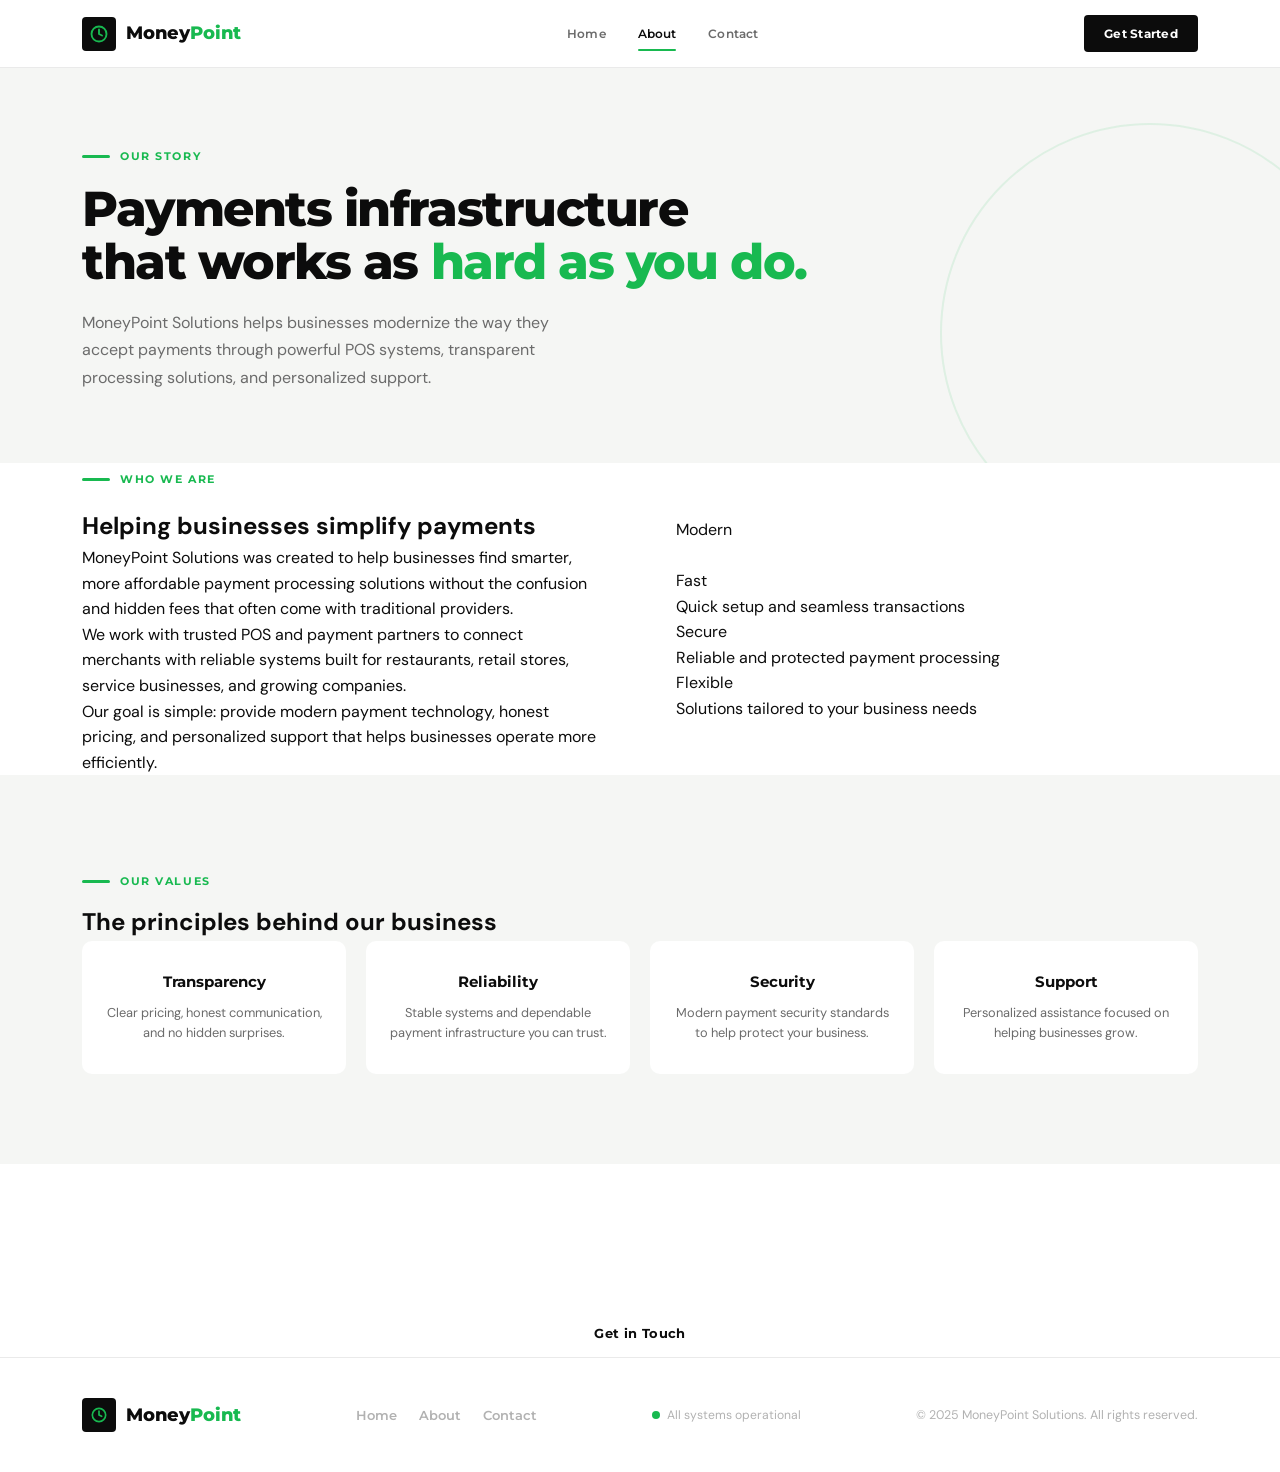
==== about.html @ 15b0367c "Add files via upload" ====
<!DOCTYPE html>
<!-- about.html -->
<html lang="en">

<head>
  <meta charset="UTF-8" />
  <meta name="viewport" content="width=device-width, initial-scale=1.0" />
  <title>About Us — MoneyPoint Solutions</title>
  <link rel="stylesheet" href="style.css" />
</head>

<body>

  <!-- NAVIGATION -->
  <nav>
    <div class="nav-inner">
      <a class="logo" href="index.html">
        <div class="logo-mark">
          <svg width="18" height="18" viewBox="0 0 24 24" fill="none" stroke="currentColor" stroke-width="2.5" stroke-linecap="round" stroke-linejoin="round">
            <circle cx="12" cy="12" r="10" />
            <path d="M12 6v6l4 2" />
          </svg>
        </div>
        <span class="logo-name">Money<span>Point</span></span>
      </a>

      <div class="nav-links">
        <a href="index.html">Home</a>
        <a href="about.html" class="active">About</a>
        <a href="contact.html">Contact</a>
      </div>

      <a href="contact.html" class="nav-cta">Get Started</a>

      <button class="burger" id="burger" onclick="toggleMenu()" aria-label="Open menu">
        <span></span><span></span><span></span>
      </button>
    </div>
  </nav>

  <!-- MOBILE MENU -->
  <div class="mobile-menu" id="mobileMenu">
    <a href="index.html">Home</a>
    <a href="about.html" class="active">About</a>
    <a href="contact.html">Contact</a>
    <a href="contact.html" class="mob-cta">Get Started →</a>
  </div>

  <div class="page" id="page-about">

    <!-- HERO -->
    <div class="page-hero pt-nav">
      <div class="wrap page-hero-inner">

        <div class="section-label animate">
          <div class="acline"></div>
          Our Story
        </div>

        <h1 class="animate delay-1">
          Payments infrastructure<br>
          that works as
          <em style="font-style:normal;color:var(--green)">
            hard as you do.
          </em>
        </h1>

        <p class="animate delay-2">
          MoneyPoint Solutions helps businesses modernize the way they
          accept payments through powerful POS systems, transparent
          processing solutions, and personalized support.
        </p>

      </div>
    </div>

    <!-- STORY -->
    <section class="about-story">
      <div class="wrap">

        <div class="story-grid">

          <div class="story-text">

            <div class="section-label">
              <div class="acline"></div>
              Who We Are
            </div>

            <h2>Helping businesses simplify payments</h2>

            <p>
              MoneyPoint Solutions was created to help businesses find
              smarter, more affordable payment processing solutions
              without the confusion and hidden fees that often come with
              traditional providers.
            </p>

            <p>
              We work with trusted POS and payment partners to connect
              merchants with reliable systems built for restaurants,
              retail stores, service businesses, and growing companies.
            </p>

            <p>
              Our goal is simple: provide modern payment technology,
              honest pricing, and personalized support that helps
              businesses operate more efficiently.
            </p>

          </div>

          <div class="story-visual">

            <div class="sv-block tall">
              <div class="sv-num">Modern</div>
              <div class="sv-desc" style="color:rgba(255,255,255,.5)">
                Payment solutions designed for modern businesses
              </div>
            </div>

            <div class="sv-block">
              <div class="sv-num">Fast</div>
              <div class="sv-desc">
                Quick setup and seamless transactions
              </div>
            </div>

            <div class="sv-block">
              <div class="sv-num">Secure</div>
              <div class="sv-desc">
                Reliable and protected payment processing
              </div>
            </div>

            <div class="sv-block">
              <div class="sv-num">Flexible</div>
              <div class="sv-desc">
                Solutions tailored to your business needs
              </div>
            </div>

          </div>

        </div>

      </div>
    </section>

    <!-- VALUES -->
    <section class="values">
      <div class="wrap">

        <div class="section-label" style="justify-content:center;margin-bottom:12px">
          <div class="acline"></div>
          Our Values
        </div>

        <h2>The principles behind our business</h2>

        <div class="values-grid">

          <div class="val-card">
            <h3>Transparency</h3>
            <p>
              Clear pricing, honest communication, and no hidden surprises.
            </p>
          </div>

          <div class="val-card">
            <h3>Reliability</h3>
            <p>
              Stable systems and dependable payment infrastructure you can trust.
            </p>
          </div>

          <div class="val-card">
            <h3>Security</h3>
            <p>
              Modern payment security standards to help protect your business.
            </p>
          </div>

          <div class="val-card">
            <h3>Support</h3>
            <p>
              Personalized assistance focused on helping businesses grow.
            </p>
          </div>

        </div>

      </div>
    </section>

    <!-- CTA -->
    <section class="cta-banner">
      <div class="wrap">

        <div class="cta-inner">
          <h2>Ready to upgrade your payment systems?</h2>

          <p>
            Contact MoneyPoint Solutions today to learn more about
            modern POS and payment processing options.
          </p>

          <div class="cta-actions">
            <a href="contact.html" class="btn btn-white">
              Get in Touch
            </a>
          </div>
        </div>

      </div>
    </section>

    <!-- FOOTER -->
    <footer>
      <div class="wrap">

        <div class="footer-inner">

          <a class="logo" href="index.html">
            <div class="logo-mark">
              <svg width="16" height="16" viewBox="0 0 24 24" fill="none" stroke="currentColor" stroke-width="2.5" stroke-linecap="round" stroke-linejoin="round">
                <circle cx="12" cy="12" r="10" />
                <path d="M12 6v6l4 2" />
              </svg>
            </div>
            <span class="logo-name">Money<span>Point</span></span>
          </a>

          <div class="footer-links">
            <a href="index.html">Home</a>
            <a href="about.html">About</a>
            <a href="contact.html">Contact</a>
          </div>

          <div class="status-pill">
            <span></span>
            All systems operational
          </div>

          <div class="footer-copy">
            © 2025 MoneyPoint Solutions. All rights reserved.
          </div>

        </div>

      </div>
    </footer>

  </div>

  <!-- MOBILE MENU SCRIPT -->
  <script>
    function toggleMenu() {
      document.getElementById('mobileMenu').classList.toggle('open');
    }
  </script>

</body>
</html>
---- style.css ----
/* ── GOOGLE FONTS ─────────────────────────────────────────── */
@import url('https://fonts.googleapis.com/css2?family=Montserrat:wght@400;500;600;700;800&family=DM+Sans:ital,opsz,wght@0,9..40,300;0,9..40,400;0,9..40,500;1,9..40,300&display=swap');
 
/* ── DESIGN TOKENS ────────────────────────────────────────── */
:root {
  --white:    #ffffff;
  --off:      #f5f6f4;
  --gray-1:   #eaeaea;
  --gray-2:   #b2b2b2;
  --gray-3:   #6b6b6b;
  --black:    #0c0c0c;
  --green:    #18b950;
  --green-d:  #0f9040;
  --green-xl: #e6f8ed;
 
  --font-head: 'Montserrat', sans-serif;
  --font-body: 'DM Sans', sans-serif;
 
  --nav-h:  68px;
  --r:      4px;
  --r-lg:   10px;
  --trans:  .24s cubic-bezier(.4, 0, .2, 1);
  --shadow: 0 4px 24px rgba(0,0,0,.07), 0 1px 6px rgba(0,0,0,.04);
  --shadow-lg: 0 16px 60px rgba(0,0,0,.1), 0 4px 16px rgba(0,0,0,.06);
}
 
/* ── RESET ────────────────────────────────────────────────── */
*, *::before, *::after { box-sizing: border-box; margin: 0; padding: 0; }
html { scroll-behavior: smooth; }
body {
  font-family: var(--font-body);
  background: var(--white);
  color: var(--black);
  font-size: 16px;
  line-height: 1.6;
  -webkit-font-smoothing: antialiased;
}
img { display: block; max-width: 100%; }
a { text-decoration: none; color: inherit; }
button { cursor: pointer; border: none; background: none; font: inherit; }
ul { list-style: none; }
 
/* ── LAYOUT HELPERS ───────────────────────────────────────── */
.wrap {
  max-width: 1180px;
  margin: 0 auto;
  padding: 0 32px;
}
.section-label {
  display: inline-flex;
  align-items: center;
  gap: 10px;
  font-family: var(--font-head);
  font-size: .7rem;
  font-weight: 700;
  letter-spacing: .14em;
  text-transform: uppercase;
  color: var(--green);
  margin-bottom: 18px;
}
.acline {
  display: inline-block;
  width: 28px; height: 3px;
  background: var(--green);
  border-radius: 2px;
  flex-shrink: 0;
}
 
/* ── BUTTONS ──────────────────────────────────────────────── */
.btn {
  display: inline-flex;
  align-items: center;
  gap: 8px;
  padding: 13px 28px;
  border-radius: var(--r);
  font-family: var(--font-head);
  font-size: .82rem;
  font-weight: 700;
  letter-spacing: .03em;
  transition: all var(--trans);
  white-space: nowrap;
}
.btn-primary   { background: var(--black); color: var(--white); }
.btn-primary:hover { background: var(--green); transform: translateY(-2px); box-shadow: 0 8px 24px rgba(24,185,80,.25); }
.btn-outline   { border: 1.5px solid var(--black); color: var(--black); }
.btn-outline:hover { background: var(--black); color: var(--white); transform: translateY(-2px); }
.btn-green     { background: var(--green); color: var(--white); }
.btn-green:hover { background: var(--green-d); transform: translateY(-2px); box-shadow: 0 8px 24px rgba(24,185,80,.3); }
.btn-white     { background: var(--white); color: var(--black); }
.btn-white:hover { background: var(--green); color: var(--white); transform: translateY(-2px); }
.btn-ghost     { border: 1.5px solid rgba(255,255,255,.22); color: var(--white); }
.btn-ghost:hover { background: rgba(255,255,255,.1); border-color: rgba(255,255,255,.5); transform: translateY(-2px); }
.btn svg       { flex-shrink: 0; }
 
/* ── NAV ──────────────────────────────────────────────────── */
nav {
  position: fixed;
  top: 0; left: 0; right: 0;
  z-index: 200;
  height: var(--nav-h);
  background: rgba(255,255,255,.93);
  backdrop-filter: blur(14px);
  -webkit-backdrop-filter: blur(14px);
  border-bottom: 1px solid var(--gray-1);
}
.nav-inner {
  max-width: 1180px;
  margin: 0 auto;
  padding: 0 32px;
  height: 100%;
  display: flex;
  align-items: center;
  justify-content: space-between;
  gap: 24px;
}
.logo {
  display: flex;
  align-items: center;
  gap: 10px;
  font-family: var(--font-head);
  font-weight: 800;
  font-size: 1.1rem;
  letter-spacing: -.01em;
  color: var(--black);
  flex-shrink: 0;
}
.logo-mark {
  width: 34px; height: 34px;
  background: var(--black);
  border-radius: var(--r);
  display: grid;
  place-items: center;
}
.logo-mark svg { color: var(--green); }
.logo-name span { color: var(--green); }
 
.nav-links {
  display: flex;
  align-items: center;
  gap: 2px;
}
.nav-links a {
  padding: 7px 15px;
  border-radius: var(--r);
  font-family: var(--font-head);
  font-size: .78rem;
  font-weight: 600;
  color: var(--gray-3);
  letter-spacing: .01em;
  transition: color var(--trans), background var(--trans);
  position: relative;
}
.nav-links a:hover { color: var(--black); background: var(--off); }
.nav-links a.active {
  color: var(--black);
}
.nav-links a.active::after {
  content: '';
  position: absolute;
  bottom: -1px; left: 15px; right: 15px;
  height: 2px;
  background: var(--green);
  border-radius: 2px;
}
.nav-cta {
  padding: 9px 20px;
  border-radius: var(--r);
  font-family: var(--font-head);
  font-size: .78rem;
  font-weight: 700;
  background: var(--black);
  color: var(--white);
  letter-spacing: .02em;
  transition: background var(--trans), transform var(--trans);
}
.nav-cta:hover { background: var(--green); transform: translateY(-1px); }
 
/* hamburger */
.burger {
  display: none;
  flex-direction: column;
  justify-content: center;
  gap: 5px;
  width: 36px; height: 36px;
  padding: 6px;
  cursor: pointer;
}
.burger span {
  display: block;
  width: 22px; height: 2px;
  background: var(--black);
  border-radius: 2px;
  transition: transform var(--trans), opacity var(--trans);
}
.mobile-menu {
  display: none;
  position: fixed;
  top: var(--nav-h); left: 0; right: 0;
  background: var(--white);
  border-bottom: 1px solid var(--gray-1);
  padding: 16px 24px 24px;
  z-index: 199;
  flex-direction: column;
  gap: 4px;
  box-shadow: 0 8px 30px rgba(0,0,0,.08);
}
.mobile-menu.open { display: flex; }
.mobile-menu a {
  padding: 11px 16px;
  border-radius: var(--r);
  font-family: var(--font-head);
  font-size: .9rem;
  font-weight: 600;
  color: var(--gray-3);
  transition: color var(--trans), background var(--trans);
}
.mobile-menu a:hover,
.mobile-menu a.active { color: var(--black); background: var(--off); }
.mobile-menu .mob-cta {
  margin-top: 10px;
  background: var(--black);
  color: var(--white);
  text-align: center;
  border-radius: var(--r);
  font-weight: 700;
}
.mobile-menu .mob-cta:hover { background: var(--green); }
 
/* ── HERO ─────────────────────────────────────────────────── */
.hero {
  min-height: 100vh;
  padding: calc(var(--nav-h) + 80px) 0 100px;
  position: relative;
  overflow: hidden;
  display: flex;
  align-items: center;
  background: var(--off);
}
.hero-geo {
  position: absolute;
  inset: 0;
  pointer-events: none;
}
.hero-geo::before {
  content: '';
  position: absolute;
  right: -140px; top: -140px;
  width: 700px; height: 700px;
  border: 90px solid rgba(234,234,234,.8);
  border-radius: 50%;
}
.hero-geo::after {
  content: '';
  position: absolute;
  right: 60px; top: 60px;
  width: 240px; height: 240px;
  border: 2.5px solid var(--green);
  border-radius: 50%;
  opacity: .3;
}
.hero-inner {
  position: relative;
  z-index: 1;
  display: grid;
  grid-template-columns: 1fr 1fr;
  align-items: center;
  gap: 64px;
}
.hero-eyebrow {
  display: flex;
  align-items: center;
  gap: 10px;
  font-family: var(--font-head);
  font-size: .7rem;
  font-weight: 700;
  letter-spacing: .14em;
  text-transform: uppercase;
  color: var(--green);
  margin-bottom: 22px;
}
.hero h1 {
  font-family: var(--font-head);
  font-weight: 800;
  font-size: clamp(2.4rem, 4vw, 3.8rem);
  line-height: 1.08;
  letter-spacing: -.03em;
  color: var(--black);
  margin-bottom: 22px;
}
.hero h1 em {
  font-style: normal;
  color: var(--green);
}
.hero-desc {
  font-size: 1rem;
  color: var(--gray-3);
  line-height: 1.72;
  max-width: 440px;
  margin-bottom: 38px;
}
.hero-actions {
  display: flex;
  flex-wrap: wrap;
  gap: 12px;
  margin-bottom: 52px;
}
.hero-stats {
  display: flex;
  gap: 40px;
  flex-wrap: wrap;
}
.stat { display: flex; flex-direction: column; gap: 2px; }
.stat-num {
  font-family: var(--font-head);
  font-size: 1.9rem;
  font-weight: 800;
  letter-spacing: -.04em;
  color: var(--black);
  line-height: 1;
}
.stat-num span { color: var(--green); }
.stat-label {
  font-size: .76rem;
  color: var(--gray-2);
  font-weight: 500;
}
 
/* hero card visual */
.hero-visual { display: flex; justify-content: center; align-items: center; }
.card-scene {
  position: relative;
  width: 340px; height: 420px;
}
.pay-card {
  position: absolute;
  width: 296px;
  border-radius: 18px;
  padding: 28px;
  box-shadow: var(--shadow-lg);
}
.pay-card.back {
  background: var(--green);
  top: 0; right: 0;
  transform: rotate(8deg);
  z-index: 1;
}
.pay-card.front {
  background: var(--black);
  bottom: 0; left: 0;
  z-index: 2;
  color: var(--white);
}
.card-chip {
  width: 36px; height: 26px;
  background: rgba(255,255,255,.18);
  border-radius: 4px;
  margin-bottom: 34px;
}
.card-num {
  font-family: var(--font-head);
  font-size: .8rem;
  letter-spacing: .14em;
  color: rgba(255,255,255,.6);
  margin-bottom: 20px;
}
.card-footer {
  display: flex;
  justify-content: space-between;
  align-items: flex-end;
}
.card-name-label { font-size: .65rem; color: rgba(255,255,255,.4); text-transform: uppercase; letter-spacing: .1em; }
.card-name-val   { font-family: var(--font-head); font-size: .85rem; font-weight: 700; color: rgba(255,255,255,.9); }
.card-brand      { font-family: var(--font-head); font-size: 1.05rem; font-weight: 800; color: rgba(255,255,255,.85); }
 
.pos-pill {
  position: absolute;
  bottom: 56px; right: -24px; z-index: 3;
  background: var(--white);
  border-radius: 30px;
  padding: 10px 16px;
  box-shadow: var(--shadow-lg);
  display: flex;
  align-items: center;
  gap: 10px;
}
.pos-dot {
  width: 10px; height: 10px;
  border-radius: 50%;
  background: var(--green);
  box-shadow: 0 0 0 4px var(--green-xl);
}
.pos-text  { font-family: var(--font-head); font-size: .78rem; font-weight: 700; color: var(--black); }
.pos-sub   { font-size: .68rem; color: var(--gray-2); }
 
/* ── SERVICES ─────────────────────────────────────────────── */
.services {
  padding: 110px 0;
  background: var(--white);
}
.section-head {
  max-width: 540px;
  margin-bottom: 60px;
}
.section-head h2 {
  font-family: var(--font-head);
  font-weight: 800;
  font-size: clamp(1.8rem, 2.8vw, 2.5rem);
  letter-spacing: -.03em;
  line-height: 1.1;
  margin-bottom: 14px;
}
.section-head p {
  color: var(--gray-3);
  font-size: .95rem;
  line-height: 1.7;
}
.services-grid {
  display: grid;
  grid-template-columns: repeat(3, 1fr);
  gap: 2px;
  background: var(--gray-1);
  border-radius: var(--r-lg);
  overflow: hidden;
}
.svc-card {
  background: var(--white);
  padding: 38px 34px;
  position: relative;
  transition: background var(--trans);
}
.svc-card::after {
  content: '';
  position: absolute;
  top: 0; left: 0; right: 0;
  height: 3px;
  background: var(--green);
  transform: scaleX(0);
  transform-origin: left;
  transition: transform .35s cubic-bezier(.4,0,.2,1);
}
.svc-card:hover { background: var(--off); }
.svc-card:hover::after { transform: scaleX(1); }
.svc-icon {
  width: 50px; height: 50px;
  border-radius: var(--r);
  background: var(--off);
  display: grid;
  place-items: center;
  margin-bottom: 22px;
  transition: background var(--trans);
}
.svc-card:hover .svc-icon { background: var(--green-xl); }
.svc-icon svg { color: var(--green); }
.svc-card h3 {
  font-family: var(--font-head);
  font-size: 1rem;
  font-weight: 700;
  letter-spacing: -.01em;
  margin-bottom: 10px;
}
.svc-card p { font-size: .86rem; color: var(--gray-3); line-height: 1.65; }
 
/* ── BENEFITS ─────────────────────────────────────────────── */
.benefits {
  padding: 110px 0;
  background: var(--off);
}
.benefits-inner {
  display: grid;
  grid-template-columns: 1fr 1fr;
  align-items: center;
  gap: 80px;
}
.benefits-col h2 {
  font-family: var(--font-head);
  font-weight: 800;
  font-size: clamp(1.8rem, 2.8vw, 2.5rem);
  letter-spacing: -.03em;
  line-height: 1.1;
  margin-bottom: 16px;
}
.benefits-col > p {
  color: var(--gray-3);
  font-size: .95rem;
  line-height: 1.7;
  margin-bottom: 34px;
}
.benefit-list {
  display: flex;
  flex-direction: column;
  gap: 16px;
  margin-bottom: 36px;
}
.benefit-item {
  display: flex;
  gap: 16px;
  align-items: flex-start;
  padding: 18px 22px;
  background: var(--white);
  border-radius: var(--r);
  border-left: 3px solid transparent;
  transition: border-color var(--trans), box-shadow var(--trans);
}
.benefit-item:hover {
  border-left-color: var(--green);
  box-shadow: var(--shadow);
}
.benefit-icon {
  width: 38px; height: 38px;
  min-width: 38px;
  border-radius: var(--r);
  background: var(--green-xl);
  display: grid;
  place-items: center;
}
.benefit-icon svg { color: var(--green); }
.benefit-text h4 {
  font-family: var(--font-head);
  font-size: .92rem;
  font-weight: 700;
  margin-bottom: 3px;
}
.benefit-text p { font-size: .82rem; color: var(--gray-3); line-height: 1.55; }
 
/* benefits visual */
.benefits-visual {
  position: relative;
  height: 440px;
}
.dash-card {
  position: absolute;
  background: var(--white);
  border-radius: var(--r-lg);
  box-shadow: var(--shadow-lg);
  padding: 22px;
}
.dash-main { width: 290px; top: 16px; left: 16px; }
.dash-lbl {
  font-family: var(--font-head);
  font-size: .68rem;
  font-weight: 700;
  letter-spacing: .1em;
  text-transform: uppercase;
  color: var(--gray-2);
  margin-bottom: 6px;
}
.dash-amount {
  font-family: var(--font-head);
  font-size: 1.9rem;
  font-weight: 800;
  letter-spacing: -.04em;
  color: var(--black);
  margin-bottom: 18px;
}
.bar-track { height: 6px; background: var(--gray-1); border-radius: 3px; margin-bottom: 6px; }
.bar-fill  { height: 100%; background: var(--green); border-radius: 3px; width: 74%; }
.bar-meta  { display: flex; justify-content: space-between; font-size: .7rem; color: var(--gray-2); }
 
.dash-txn { width: 218px; top: 190px; right: 0; }
.txn-row {
  display: flex;
  align-items: center;
  gap: 10px;
  padding: 7px 0;
  border-bottom: 1px solid var(--gray-1);
}
.txn-row:last-child { border-bottom: none; }
.txn-ico {
  width: 30px; height: 30px;
  border-radius: 50%;
  background: var(--off);
  display: grid;
  place-items: center;
  flex-shrink: 0;
}
.txn-ico svg { color: var(--green); }
.txn-name { font-family: var(--font-head); font-size: .75rem; font-weight: 700; }
.txn-time { font-size: .66rem; color: var(--gray-2); }
.txn-amt  { font-family: var(--font-head); font-size: .8rem; font-weight: 700; color: var(--green); margin-left: auto; }
 
.dash-status { width: 180px; bottom: 24px; left: 32px; }
.status-row {
  display: flex;
  justify-content: space-between;
  align-items: center;
  font-size: .78rem;
  padding: 5px 0;
  border-bottom: 1px solid var(--gray-1);
}
.status-row:last-child { border-bottom: none; }
.s-dot {
  display: inline-block;
  width: 7px; height: 7px;
  border-radius: 50%;
  margin-right: 6px;
}
.s-dot.green { background: var(--green); }
.s-dot.gray  { background: var(--gray-2); }
.s-dot.dark  { background: var(--black); }
.s-val { font-family: var(--font-head); font-weight: 700; font-size: .75rem; }
 
/* ── CTA BANNER ───────────────────────────────────────────── */
.cta-band {
  padding: 100px 0;
  background: var(--black);
  position: relative;
  overflow: hidden;
}
.cta-band::before {
  content: '';
  position: absolute;
  right: -80px; top: -80px;
  width: 500px; height: 500px;
  border: 60px solid rgba(24,185,80,.07);
  border-radius: 50%;
}
.cta-band::after {
  content: '';
  position: absolute;
  left: 55%; bottom: -120px;
  width: 320px; height: 320px;
  background: radial-gradient(circle, rgba(24,185,80,.1) 0%, transparent 70%);
}
.cta-inner { position: relative; z-index: 1; text-align: center; }
.cta-inner .section-label { justify-content: center; }
.cta-inner h2 {
  font-family: var(--font-head);
  font-weight: 800;
  font-size: clamp(1.9rem, 3vw, 2.8rem);
  letter-spacing: -.03em;
  color: var(--white);
  margin-bottom: 18px;
  line-height: 1.1;
}
.cta-inner h2 em { font-style: normal; color: var(--green); }
.cta-inner p { color: rgba(255,255,255,.45); font-size: .95rem; margin-bottom: 38px; max-width: 480px; margin-left: auto; margin-right: auto; }
.cta-actions { display: flex; justify-content: center; flex-wrap: wrap; gap: 12px; }
 
/* ── PAGE HERO (about/contact) ───────────────────────────── */
.page-hero {
  padding: calc(var(--nav-h) + 72px) 0 72px;
  background: var(--off);
  position: relative;
  overflow: hidden;
}
.page-hero::after {
  content: '';
  position: absolute;
  right: -80px; bottom: -80px;
  width: 420px; height: 420px;
  border: 2px solid var(--green);
  border-radius: 50%;
  opacity: .1;
}
.page-hero-content { position: relative; z-index: 1; max-width: 680px; }
.page-hero h1 {
  font-family: var(--font-head);
  font-weight: 800;
  font-size: clamp(2.2rem, 3.8vw, 3.4rem);
  letter-spacing: -.03em;
  line-height: 1.08;
  margin-bottom: 20px;
}
.page-hero h1 em { font-style: normal; color: var(--green); }
.page-hero p {
  font-size: 1rem;
  color: var(--gray-3);
  line-height: 1.72;
  max-width: 520px;
}
 
/* ── ABOUT — STORY ────────────────────────────────────────── */
.story { padding: 100px 0; }
.story-grid {
  display: grid;
  grid-template-columns: 1fr 1fr;
  gap: 72px;
  align-items: center;
}
.story-col h2 {
  font-family: var(--font-head);
  font-weight: 800;
  font-size: clamp(1.7rem, 2.5vw, 2.2rem);
  letter-spacing: -.03em;
  line-height: 1.12;
  margin-bottom: 18px;
}
.story-col p {
  color: var(--gray-3);
  line-height: 1.75;
  font-size: .95rem;
  margin-bottom: 16px;
}
.story-col p:last-child { margin-bottom: 0; }
.stat-mosaic {
  display: grid;
  grid-template-columns: 1fr 1fr;
  gap: 14px;
}
.mosaic-block {
  background: var(--off);
  border-radius: var(--r-lg);
  padding: 26px 22px;
  border-top: 3px solid transparent;
  transition: border-color var(--trans);
}
.mosaic-block:hover { border-top-color: var(--green); }
.mosaic-block.dark  {
  background: var(--black);
  grid-row: span 2;
  display: flex;
  flex-direction: column;
  justify-content: flex-end;
}
.mosaic-num {
  font-family: var(--font-head);
  font-size: 2rem;
  font-weight: 800;
  letter-spacing: -.04em;
  color: var(--green);
}
.mosaic-desc {
  font-size: .8rem;
  color: var(--gray-3);
  margin-top: 5px;
  line-height: 1.4;
}
.mosaic-block.dark .mosaic-desc { color: rgba(255,255,255,.4); }
 
/* ── ABOUT — VALUES ───────────────────────────────────────── */
.values {
  padding: 90px 0;
  background: var(--off);
}
.values-head { text-align: center; margin-bottom: 52px; }
.values-head h2 {
  font-family: var(--font-head);
  font-weight: 800;
  font-size: clamp(1.7rem, 2.5vw, 2.2rem);
  letter-spacing: -.03em;
}
.values-grid {
  display: grid;
  grid-template-columns: repeat(4, 1fr);
  gap: 20px;
}
.val-card {
  background: var(--white);
  border-radius: var(--r-lg);
  padding: 30px 22px;
  text-align: center;
  transition: transform var(--trans), box-shadow var(--trans);
}
.val-card:hover { transform: translateY(-4px); box-shadow: var(--shadow-lg); }
.val-icon {
  width: 52px; height: 52px;
  border-radius: 50%;
  background: var(--green-xl);
  display: grid;
  place-items: center;
  margin: 0 auto 18px;
}
.val-icon svg { color: var(--green); }
.val-card h3 {
  font-family: var(--font-head);
  font-size: .92rem;
  font-weight: 700;
  margin-bottom: 8px;
}
.val-card p { font-size: .8rem; color: var(--gray-3); line-height: 1.6; }
 
/* ── ABOUT — TEAM ─────────────────────────────────────────── */
.team { padding: 90px 0; }
.team-grid {
  display: grid;
  grid-template-columns: repeat(4, 1fr);
  gap: 22px;
}
.team-card { text-align: center; }
.avatar {
  width: 84px; height: 84px;
  border-radius: 50%;
  background: var(--off);
  border: 2px solid var(--gray-1);
  display: flex;
  align-items: center;
  justify-content: center;
  margin: 0 auto 14px;
  font-family: var(--font-head);
  font-size: 1.3rem;
  font-weight: 800;
  color: var(--black);
  position: relative;
}
.avatar::after {
  content: '';
  position: absolute;
  bottom: 4px; right: 4px;
  width: 13px; height: 13px;
  border-radius: 50%;
  background: var(--green);
  border: 2px solid var(--white);
}
.team-name {
  font-family: var(--font-head);
  font-weight: 700;
  font-size: .9rem;
}
.team-role { font-size: .78rem; color: var(--gray-2); margin-top: 3px; }
 
/* ── CONTACT PAGE ─────────────────────────────────────────── */
.contact-wrap {
  display: grid;
  grid-template-columns: 400px 1fr;
  gap: 0;
  min-height: calc(100vh - var(--nav-h));
}
.contact-aside {
  background: var(--black);
  color: var(--white);
  padding: 72px 48px;
  display: flex;
  flex-direction: column;
  gap: 40px;
}
.aside-logo .logo-mark { background: var(--green); }
.aside-logo .logo-name { color: var(--white); }
.aside-logo .logo-name span { color: var(--green); }
 
.aside-heading h2 {
  font-family: var(--font-head);
  font-weight: 800;
  font-size: clamp(1.6rem, 2.2vw, 2.2rem);
  letter-spacing: -.03em;
  line-height: 1.12;
  color: var(--white);
  margin-bottom: 14px;
}
.aside-heading h2 em { font-style: normal; color: var(--green); }
.aside-heading p { font-size: .88rem; color: rgba(255,255,255,.45); line-height: 1.68; }
 
.channel-list { display: flex; flex-direction: column; gap: 16px; }
.channel {
  display: flex;
  align-items: flex-start;
  gap: 14px;
  padding: 18px;
  border-radius: var(--r);
  background: rgba(255,255,255,.05);
  border: 1px solid rgba(255,255,255,.07);
  transition: background var(--trans), border-color var(--trans);
}
.channel:hover {
  background: rgba(24,185,80,.1);
  border-color: rgba(24,185,80,.3);
}
.ch-ico {
  width: 38px; height: 38px;
  min-width: 38px;
  border-radius: var(--r);
  background: rgba(24,185,80,.15);
  display: grid;
  place-items: center;
}
.ch-ico svg { color: var(--green); }
.ch-label {
  font-family: var(--font-head);
  font-size: .66rem;
  font-weight: 700;
  letter-spacing: .1em;
  text-transform: uppercase;
  color: rgba(255,255,255,.35);
  margin-bottom: 4px;
}
.ch-val {
  font-size: .88rem;
  font-weight: 500;
  color: var(--white);
  line-height: 1.5;
}
.ch-val a { color: var(--white); transition: color var(--trans); }
.ch-val a:hover { color: var(--green); }
.ch-sub { font-size: .74rem; color: rgba(255,255,255,.3); margin-top: 2px; }
 
.aside-hours {
  padding: 20px;
  border-radius: var(--r);
  border: 1px solid rgba(255,255,255,.07);
  background: rgba(255,255,255,.03);
}
.aside-hours h4 {
  font-family: var(--font-head);
  font-size: .75rem;
  font-weight: 700;
  letter-spacing: .08em;
  text-transform: uppercase;
  color: rgba(255,255,255,.35);
  margin-bottom: 12px;
}
.hr-row {
  display: flex;
  justify-content: space-between;
  font-size: .8rem;
  padding: 5px 0;
  border-bottom: 1px solid rgba(255,255,255,.06);
  color: rgba(255,255,255,.55);
}
.hr-row:last-child { border-bottom: none; }
.hr-row strong { color: rgba(255,255,255,.8); font-weight: 600; }
 
.aside-foot {
  margin-top: auto;
  font-size: .74rem;
  color: rgba(255,255,255,.2);
}
 
/* contact form panel */
.contact-form-panel {
  padding: calc(var(--nav-h) + 56px) 56px 80px;
  background: var(--white);
  overflow-y: auto;
}
.form-head { margin-bottom: 40px; }
.form-head h2 {
  font-family: var(--font-head);
  font-weight: 800;
  font-size: clamp(1.5rem, 2vw, 2rem);
  letter-spacing: -.03em;
  margin-bottom: 8px;
}
.form-head p { font-size: .88rem; color: var(--gray-3); }
.c-form { display: flex; flex-direction: column; gap: 18px; }
.form-row { display: grid; grid-template-columns: 1fr 1fr; gap: 18px; }
.field { display: flex; flex-direction: column; gap: 6px; }
.field label {
  font-family: var(--font-head);
  font-size: .74rem;
  font-weight: 700;
  color: var(--black);
  letter-spacing: .02em;
}
.field input,
.field select,
.field textarea {
  padding: 12px 15px;
  border: 1.5px solid var(--gray-1);
  border-radius: var(--r);
  font-family: var(--font-body);
  font-size: .88rem;
  background: var(--white);
  color: var(--black);
  transition: border-color var(--trans), box-shadow var(--trans);
  outline: none;
}
.field input:focus,
.field select:focus,
.field textarea:focus {
  border-color: var(--green);
  box-shadow: 0 0 0 3px rgba(24,185,80,.1);
}
.field textarea { resize: vertical; min-height: 116px; }
.form-note { font-size: .74rem; color: var(--gray-2); }
.success-note {
  display: none;
  padding: 18px 22px;
  background: var(--green-xl);
  border: 1.5px solid var(--green);
  border-radius: var(--r);
  font-size: .88rem;
  color: var(--green-d);
  font-weight: 500;
}
.success-note.show { display: block; }
 
/* ── FOOTER ───────────────────────────────────────────────── */
footer {
  background: var(--white);
  border-top: 1px solid var(--gray-1);
  padding: 40px 0;
}
.footer-inner {
  display: flex;
  align-items: center;
  justify-content: space-between;
  flex-wrap: wrap;
  gap: 18px;
}
.footer-links {
  display: flex;
  gap: 22px;
}
.footer-links a {
  font-size: .82rem;
  color: var(--gray-2);
  transition: color var(--trans);
  font-family: var(--font-head);
  font-weight: 600;
}
.footer-links a:hover { color: var(--green); }
.footer-copy { font-size: .78rem; color: var(--gray-2); }
.status-pill {
  display: flex;
  align-items: center;
  gap: 7px;
  font-size: .76rem;
  color: var(--gray-2);
}
.status-pill span {
  width: 8px; height: 8px;
  background: var(--green);
  border-radius: 50%;
  display: inline-block;
}
 
/* ── ANIMATIONS ───────────────────────────────────────────── */
@keyframes fadeUp {
  from { opacity: 0; transform: translateY(22px); }
  to   { opacity: 1; transform: translateY(0); }
}
.anim { animation: fadeUp .55s cubic-bezier(.4,0,.2,1) both; }
.d1  { animation-delay: .08s; }
.d2  { animation-delay: .18s; }
.d3  { animation-delay: .28s; }
.d4  { animation-delay: .38s; }
.d5  { animation-delay: .48s; }
.d6  { animation-delay: .58s; }
 
/* ── RESPONSIVE ───────────────────────────────────────────── */
@media (max-width: 1024px) {
  .hero-inner        { grid-template-columns: 1fr; }
  .hero-visual       { display: none; }
  .services-grid     { grid-template-columns: 1fr 1fr; }
  .benefits-inner    { grid-template-columns: 1fr; }
  .benefits-visual   { display: none; }
  .story-grid        { grid-template-columns: 1fr; }
  .values-grid       { grid-template-columns: 1fr 1fr; }
  .team-grid         { grid-template-columns: 1fr 1fr; }
  .contact-wrap      { grid-template-columns: 1fr; }
  .contact-aside     { padding: calc(var(--nav-h) + 40px) 32px 48px; }
  .contact-form-panel{ padding: 48px 32px 80px; }
}
@media (max-width: 768px) {
  .wrap              { padding: 0 20px; }
  .nav-inner         { padding: 0 20px; }
  .nav-links         { display: none; }
  .nav-cta           { display: none; }
  .burger            { display: flex; }
  .services-grid     { grid-template-columns: 1fr; }
  .form-row          { grid-template-columns: 1fr; }
  .hero-stats        { gap: 24px; }
  .footer-inner      { flex-direction: column; align-items: flex-start; gap: 14px; }
}
@media (max-width: 480px) {
  .values-grid  { grid-template-columns: 1fr; }
  .team-grid    { grid-template-columns: 1fr 1fr; }
}
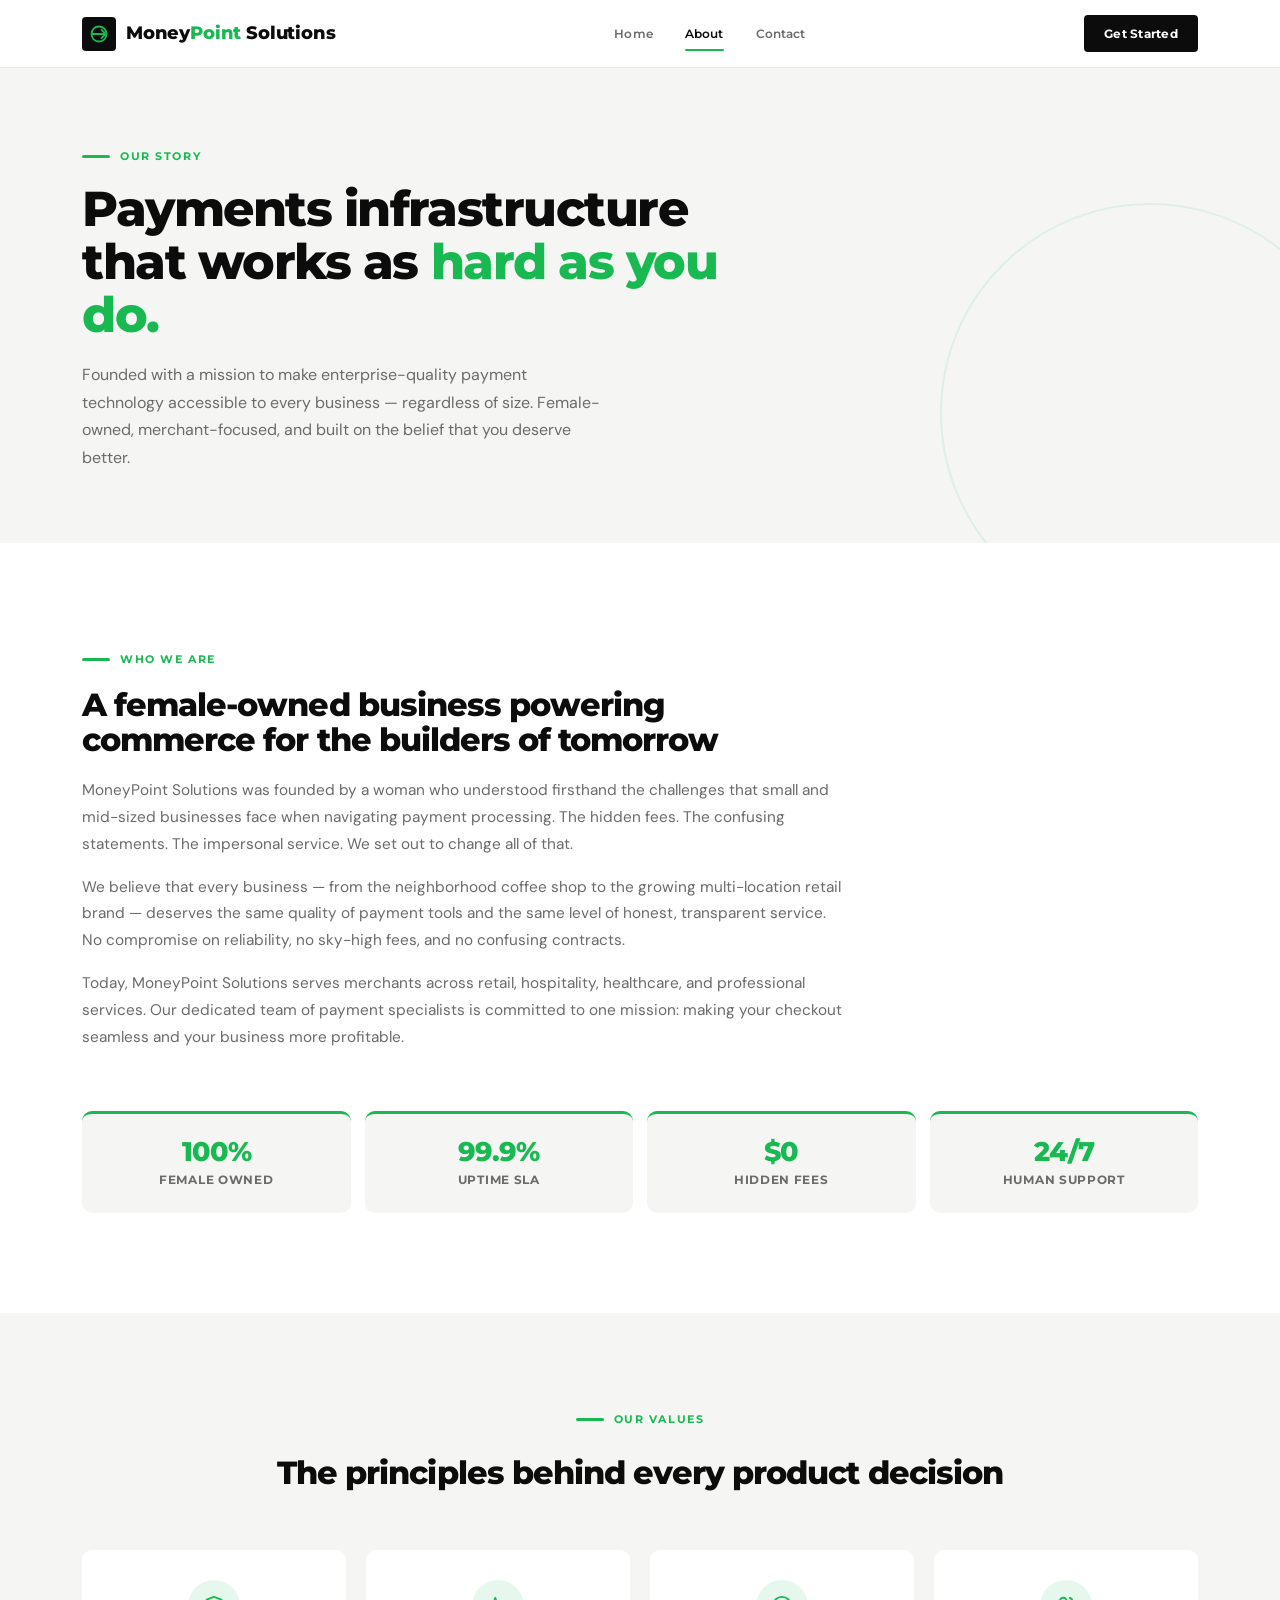
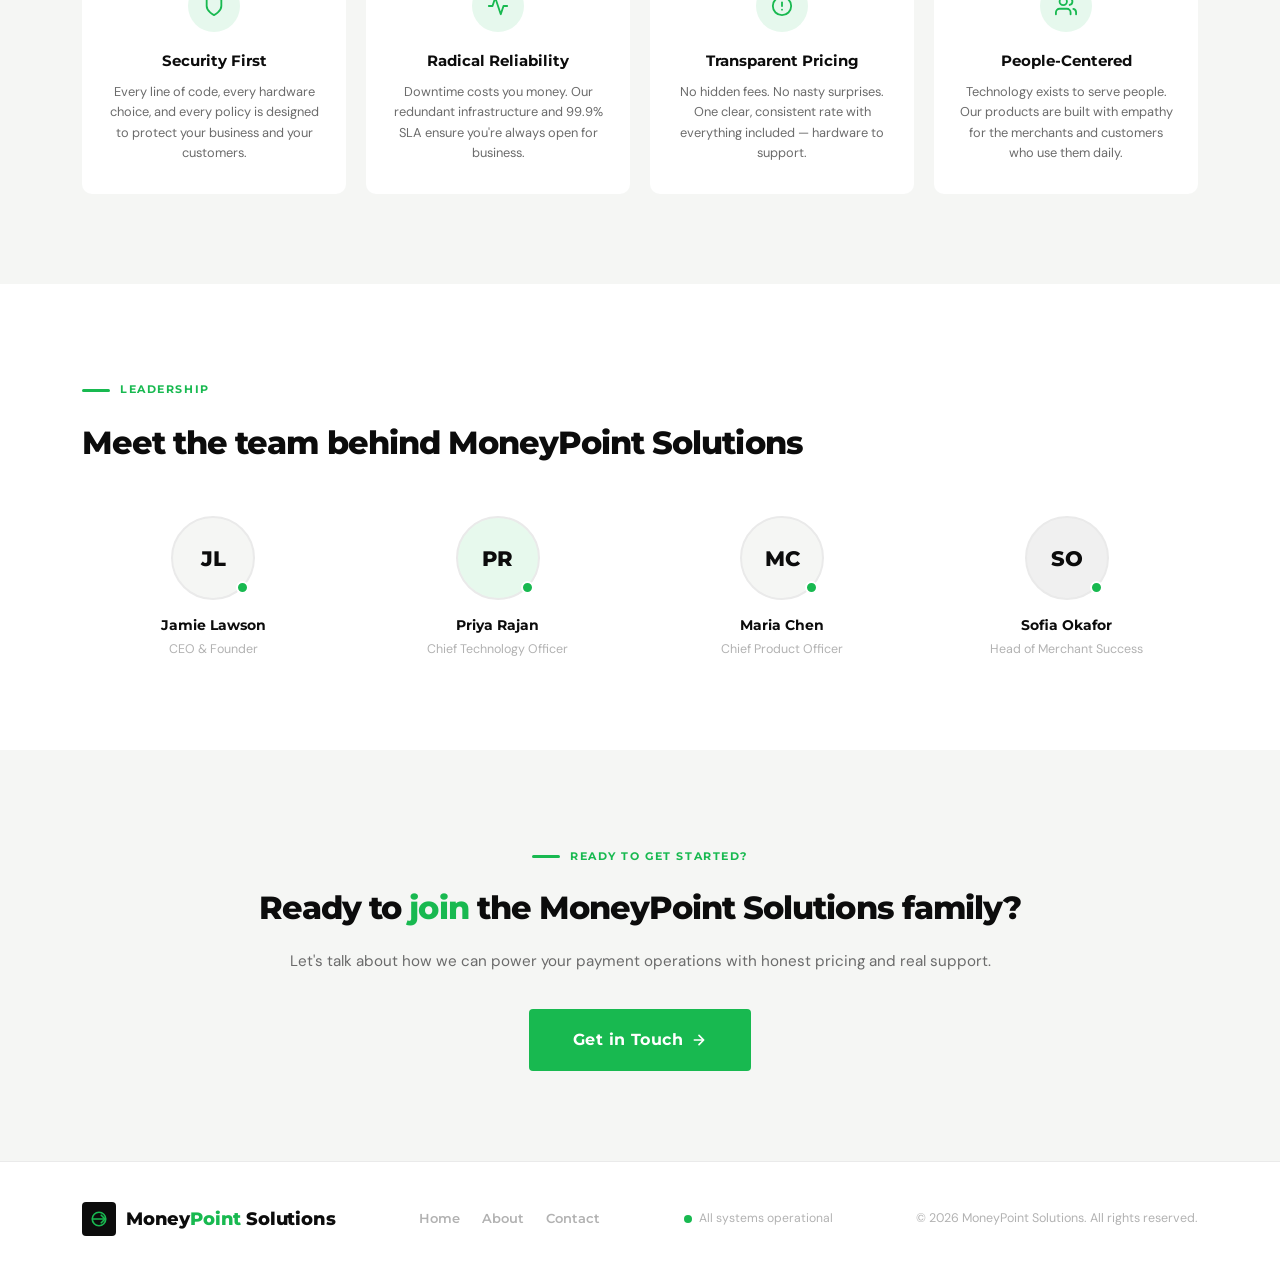
==== commit 35487051: "Update about.html with new styles and content About 1.1" ====
--- a/about.html
+++ b/about.html
@@ -1,44 +1,112 @@
 <!DOCTYPE html>
 <!-- about.html -->
 <html lang="en">
-
 <head>
   <meta charset="UTF-8" />
   <meta name="viewport" content="width=device-width, initial-scale=1.0" />
-  <title>About Us — MoneyPoint Solutions</title>
+  <title>About — MoneyPoint Solutions</title>
   <link rel="stylesheet" href="style.css" />
+  <style>
+    /* ── ABOUT-SPECIFIC STYLES ──────────────────────────── */
+
+    /* Quick-stat boxes along bottom of Who We Are */
+    .story-stat-boxes {
+      display: grid;
+      grid-template-columns: repeat(4, 1fr);
+      gap: 14px;
+      margin-top: 60px;
+    }
+    .ssb {
+      background: var(--off);
+      border-radius: var(--r-lg);
+      padding: 24px 20px;
+      border-top: 3px solid var(--green);
+      text-align: center;
+      transition: box-shadow var(--trans), transform var(--trans);
+    }
+    .ssb:hover { transform: translateY(-3px); box-shadow: var(--shadow-lg); }
+    .ssb-num {
+      font-family: var(--font-head);
+      font-size: 1.7rem;
+      font-weight: 800;
+      letter-spacing: -.04em;
+      color: var(--green);
+      line-height: 1;
+      margin-bottom: 6px;
+    }
+    .ssb-label {
+      font-family: var(--font-head);
+      font-size: .72rem;
+      font-weight: 700;
+      color: var(--gray-3);
+      text-transform: uppercase;
+      letter-spacing: .06em;
+    }
+    @media (max-width: 768px) {
+      .story-stat-boxes { grid-template-columns: 1fr 1fr; }
+    }
+    @media (max-width: 480px) {
+      .story-stat-boxes { grid-template-columns: 1fr; }
+    }
+
+    /* Who We Are section full-width */
+    .who-we-are { padding: 100px 0; background: var(--white); }
+    .who-inner  { max-width: 760px; }
+    .who-inner h2 {
+      font-family: var(--font-head);
+      font-weight: 800;
+      font-size: clamp(1.7rem, 2.5vw, 2.3rem);
+      letter-spacing: -.03em;
+      line-height: 1.1;
+      margin-bottom: 20px;
+    }
+    .who-inner p {
+      color: var(--gray-3);
+      font-size: .96rem;
+      line-height: 1.75;
+      margin-bottom: 16px;
+    }
+    .who-inner p:last-of-type { margin-bottom: 0; }
+
+    /* CTA section on about page */
+    .about-cta { padding: 90px 0; background: var(--off); text-align: center; }
+    .about-cta h2 {
+      font-family: var(--font-head);
+      font-weight: 800;
+      font-size: clamp(1.7rem, 2.5vw, 2.3rem);
+      letter-spacing: -.03em;
+      margin-bottom: 16px;
+    }
+    .about-cta h2 em { font-style: normal; color: var(--green); }
+    .about-cta p { color: var(--gray-3); font-size: .95rem; margin-bottom: 36px; }
+  </style>
 </head>
-
 <body>
 
-  <!-- NAVIGATION -->
+  <!-- ═══════════════════ NAV ═══════════════════ -->
   <nav>
     <div class="nav-inner">
       <a class="logo" href="index.html">
         <div class="logo-mark">
-          <svg width="18" height="18" viewBox="0 0 24 24" fill="none" stroke="currentColor" stroke-width="2.5" stroke-linecap="round" stroke-linejoin="round">
-            <circle cx="12" cy="12" r="10" />
-            <path d="M12 6v6l4 2" />
+          <svg width="20" height="20" viewBox="0 0 24 24" fill="none" stroke="currentColor" stroke-width="2.2" stroke-linecap="round" stroke-linejoin="round">
+            <circle cx="12" cy="12" r="9"/>
+            <line x1="4" y1="12" x2="20" y2="12"/>
+            <polyline points="15 7 20 12 15 17"/>
           </svg>
         </div>
-        <span class="logo-name">Money<span>Point</span></span>
+        <span class="logo-name">Money<span>Point</span> Solutions</span>
       </a>
-
       <div class="nav-links">
         <a href="index.html">Home</a>
         <a href="about.html" class="active">About</a>
         <a href="contact.html">Contact</a>
       </div>
-
       <a href="contact.html" class="nav-cta">Get Started</a>
-
       <button class="burger" id="burger" onclick="toggleMenu()" aria-label="Open menu">
         <span></span><span></span><span></span>
       </button>
     </div>
   </nav>
-
-  <!-- MOBILE MENU -->
   <div class="mobile-menu" id="mobileMenu">
     <a href="index.html">Home</a>
     <a href="about.html" class="active">About</a>
@@ -46,219 +114,162 @@
     <a href="contact.html" class="mob-cta">Get Started →</a>
   </div>
 
-  <div class="page" id="page-about">
-
-    <!-- HERO -->
-    <div class="page-hero pt-nav">
-      <div class="wrap page-hero-inner">
-
-        <div class="section-label animate">
-          <div class="acline"></div>
-          Our Story
-        </div>
-
-        <h1 class="animate delay-1">
-          Payments infrastructure<br>
-          that works as
-          <em style="font-style:normal;color:var(--green)">
-            hard as you do.
-          </em>
-        </h1>
-
-        <p class="animate delay-2">
-          MoneyPoint Solutions helps businesses modernize the way they
-          accept payments through powerful POS systems, transparent
-          processing solutions, and personalized support.
-        </p>
-
-      </div>
-    </div>
-
-    <!-- STORY -->
-    <section class="about-story">
-      <div class="wrap">
-
-        <div class="story-grid">
-
-          <div class="story-text">
-
-            <div class="section-label">
-              <div class="acline"></div>
-              Who We Are
-            </div>
-
-            <h2>Helping businesses simplify payments</h2>
-
-            <p>
-              MoneyPoint Solutions was created to help businesses find
-              smarter, more affordable payment processing solutions
-              without the confusion and hidden fees that often come with
-              traditional providers.
-            </p>
-
-            <p>
-              We work with trusted POS and payment partners to connect
-              merchants with reliable systems built for restaurants,
-              retail stores, service businesses, and growing companies.
-            </p>
-
-            <p>
-              Our goal is simple: provide modern payment technology,
-              honest pricing, and personalized support that helps
-              businesses operate more efficiently.
-            </p>
-
-          </div>
-
-          <div class="story-visual">
-
-            <div class="sv-block tall">
-              <div class="sv-num">Modern</div>
-              <div class="sv-desc" style="color:rgba(255,255,255,.5)">
-                Payment solutions designed for modern businesses
-              </div>
-            </div>
-
-            <div class="sv-block">
-              <div class="sv-num">Fast</div>
-              <div class="sv-desc">
-                Quick setup and seamless transactions
-              </div>
-            </div>
-
-            <div class="sv-block">
-              <div class="sv-num">Secure</div>
-              <div class="sv-desc">
-                Reliable and protected payment processing
-              </div>
-            </div>
-
-            <div class="sv-block">
-              <div class="sv-num">Flexible</div>
-              <div class="sv-desc">
-                Solutions tailored to your business needs
-              </div>
-            </div>
-
-          </div>
-
-        </div>
-
-      </div>
-    </section>
-
-    <!-- VALUES -->
-    <section class="values">
-      <div class="wrap">
-
-        <div class="section-label" style="justify-content:center;margin-bottom:12px">
-          <div class="acline"></div>
-          Our Values
-        </div>
-
-        <h2>The principles behind our business</h2>
-
-        <div class="values-grid">
-
-          <div class="val-card">
-            <h3>Transparency</h3>
-            <p>
-              Clear pricing, honest communication, and no hidden surprises.
-            </p>
-          </div>
-
-          <div class="val-card">
-            <h3>Reliability</h3>
-            <p>
-              Stable systems and dependable payment infrastructure you can trust.
-            </p>
-          </div>
-
-          <div class="val-card">
-            <h3>Security</h3>
-            <p>
-              Modern payment security standards to help protect your business.
-            </p>
-          </div>
-
-          <div class="val-card">
-            <h3>Support</h3>
-            <p>
-              Personalized assistance focused on helping businesses grow.
-            </p>
-          </div>
-
-        </div>
-
-      </div>
-    </section>
-
-    <!-- CTA -->
-    <section class="cta-banner">
-      <div class="wrap">
-
-        <div class="cta-inner">
-          <h2>Ready to upgrade your payment systems?</h2>
-
-          <p>
-            Contact MoneyPoint Solutions today to learn more about
-            modern POS and payment processing options.
-          </p>
-
-          <div class="cta-actions">
-            <a href="contact.html" class="btn btn-white">
-              Get in Touch
-            </a>
-          </div>
-        </div>
-
-      </div>
-    </section>
-
-    <!-- FOOTER -->
-    <footer>
-      <div class="wrap">
-
-        <div class="footer-inner">
-
-          <a class="logo" href="index.html">
-            <div class="logo-mark">
-              <svg width="16" height="16" viewBox="0 0 24 24" fill="none" stroke="currentColor" stroke-width="2.5" stroke-linecap="round" stroke-linejoin="round">
-                <circle cx="12" cy="12" r="10" />
-                <path d="M12 6v6l4 2" />
-              </svg>
-            </div>
-            <span class="logo-name">Money<span>Point</span></span>
-          </a>
-
-          <div class="footer-links">
-            <a href="index.html">Home</a>
-            <a href="about.html">About</a>
-            <a href="contact.html">Contact</a>
-          </div>
-
-          <div class="status-pill">
-            <span></span>
-            All systems operational
-          </div>
-
-          <div class="footer-copy">
-            © 2025 MoneyPoint Solutions. All rights reserved.
-          </div>
-
-        </div>
-
-      </div>
-    </footer>
-
+  <!-- ═══════════════════ PAGE HERO ═══════════════════ -->
+  <div class="page-hero pt-nav" style="padding-top: calc(var(--nav-h) + 72px);">
+    <div class="wrap">
+      <div class="page-hero-content">
+        <div class="section-label anim"><div class="acline"></div>Our Story</div>
+        <h1 class="anim d1">Payments infrastructure<br>that works as <em>hard as you do.</em></h1>
+        <p class="anim d2">Founded with a mission to make enterprise-quality payment technology accessible to every business — regardless of size. Female-owned, merchant-focused, and built on the belief that you deserve better.</p>
+      </div>
+    </div>
   </div>
 
-  <!-- MOBILE MENU SCRIPT -->
+  <!-- ═══════════════════ WHO WE ARE ═══════════════════ -->
+  <section class="who-we-are">
+    <div class="wrap">
+      <div class="who-inner">
+        <div class="section-label"><div class="acline"></div>Who We Are</div>
+        <h2>A female-owned business powering commerce for the builders of tomorrow</h2>
+        <p>MoneyPoint Solutions was founded by a woman who understood firsthand the challenges that small and mid-sized businesses face when navigating payment processing. The hidden fees. The confusing statements. The impersonal service. We set out to change all of that.</p>
+        <p>We believe that every business — from the neighborhood coffee shop to the growing multi-location retail brand — deserves the same quality of payment tools and the same level of honest, transparent service. No compromise on reliability, no sky-high fees, and no confusing contracts.</p>
+        <p>Today, MoneyPoint Solutions serves merchants across retail, hospitality, healthcare, and professional services. Our dedicated team of payment specialists is committed to one mission: making your checkout seamless and your business more profitable.</p>
+      </div>
+
+      <!-- Stat boxes along the bottom -->
+      <div class="story-stat-boxes">
+        <div class="ssb">
+          <div class="ssb-num">100%</div>
+          <div class="ssb-label">Female Owned</div>
+        </div>
+        <div class="ssb">
+          <div class="ssb-num">99.9%</div>
+          <div class="ssb-label">Uptime SLA</div>
+        </div>
+        <div class="ssb">
+          <div class="ssb-num">$0</div>
+          <div class="ssb-label">Hidden Fees</div>
+        </div>
+        <div class="ssb">
+          <div class="ssb-num">24/7</div>
+          <div class="ssb-label">Human Support</div>
+        </div>
+      </div>
+    </div>
+  </section>
+
+  <!-- ═══════════════════ VALUES ═══════════════════ -->
+  <section class="values">
+    <div class="wrap">
+      <div class="values-head">
+        <div class="section-label" style="justify-content:center"><div class="acline"></div>Our Values</div>
+        <h2>The principles behind every product decision</h2>
+      </div>
+      <div class="values-grid">
+        <div class="val-card">
+          <div class="val-icon">
+            <svg width="22" height="22" viewBox="0 0 24 24" fill="none" stroke="currentColor" stroke-width="2" stroke-linecap="round" stroke-linejoin="round"><path d="M12 22s8-4 8-10V5l-8-3-8 3v7c0 6 8 10 8 10z"/></svg>
+          </div>
+          <h3>Security First</h3>
+          <p>Every line of code, every hardware choice, and every policy is designed to protect your business and your customers.</p>
+        </div>
+        <div class="val-card">
+          <div class="val-icon">
+            <svg width="22" height="22" viewBox="0 0 24 24" fill="none" stroke="currentColor" stroke-width="2" stroke-linecap="round" stroke-linejoin="round"><polyline points="22 12 18 12 15 21 9 3 6 12 2 12"/></svg>
+          </div>
+          <h3>Radical Reliability</h3>
+          <p>Downtime costs you money. Our redundant infrastructure and 99.9% SLA ensure you're always open for business.</p>
+        </div>
+        <div class="val-card">
+          <div class="val-icon">
+            <svg width="22" height="22" viewBox="0 0 24 24" fill="none" stroke="currentColor" stroke-width="2" stroke-linecap="round" stroke-linejoin="round"><circle cx="12" cy="12" r="10"/><line x1="12" y1="8" x2="12" y2="12"/><line x1="12" y1="16" x2="12.01" y2="16"/></svg>
+          </div>
+          <h3>Transparent Pricing</h3>
+          <p>No hidden fees. No nasty surprises. One clear, consistent rate with everything included — hardware to support.</p>
+        </div>
+        <div class="val-card">
+          <div class="val-icon">
+            <svg width="22" height="22" viewBox="0 0 24 24" fill="none" stroke="currentColor" stroke-width="2" stroke-linecap="round" stroke-linejoin="round"><path d="M17 21v-2a4 4 0 0 0-4-4H5a4 4 0 0 0-4 4v2"/><circle cx="9" cy="7" r="4"/><path d="M23 21v-2a4 4 0 0 0-3-3.87"/><path d="M16 3.13a4 4 0 0 1 0 7.75"/></svg>
+          </div>
+          <h3>People-Centered</h3>
+          <p>Technology exists to serve people. Our products are built with empathy for the merchants and customers who use them daily.</p>
+        </div>
+      </div>
+    </div>
+  </section>
+
+  <!-- ═══════════════════ TEAM ═══════════════════ -->
+  <section class="team" style="padding: 90px 0;">
+    <div class="wrap">
+      <div class="section-label"><div class="acline"></div>Leadership</div>
+      <h2 style="font-family:var(--font-head);font-weight:800;font-size:clamp(1.7rem,2.5vw,2.3rem);letter-spacing:-.03em;margin-bottom:48px;">Meet the team behind MoneyPoint Solutions</h2>
+      <div class="team-grid">
+        <div class="team-card">
+          <div class="avatar">JL</div>
+          <div class="team-name">Jamie Lawson</div>
+          <div class="team-role">CEO &amp; Founder</div>
+        </div>
+        <div class="team-card">
+          <div class="avatar" style="background:#e7f9ed">PR</div>
+          <div class="team-name">Priya Rajan</div>
+          <div class="team-role">Chief Technology Officer</div>
+        </div>
+        <div class="team-card">
+          <div class="avatar">MC</div>
+          <div class="team-name">Maria Chen</div>
+          <div class="team-role">Chief Product Officer</div>
+        </div>
+        <div class="team-card">
+          <div class="avatar" style="background:#f0f0f0">SO</div>
+          <div class="team-name">Sofia Okafor</div>
+          <div class="team-role">Head of Merchant Success</div>
+        </div>
+      </div>
+    </div>
+  </section>
+
+  <!-- ═══════════════════ ABOUT CTA ═══════════════════ -->
+  <section class="about-cta">
+    <div class="wrap">
+      <div class="section-label" style="justify-content:center;margin-bottom:16px"><div class="acline"></div>Ready to Get Started?</div>
+      <h2>Ready to <em>join</em> the MoneyPoint Solutions family?</h2>
+      <p>Let's talk about how we can power your payment operations with honest pricing and real support.</p>
+      <a href="contact.html" class="btn btn-green" style="font-size:1rem;padding:18px 44px;">
+        Get in Touch
+        <svg width="16" height="16" viewBox="0 0 24 24" fill="none" stroke="currentColor" stroke-width="2.5" stroke-linecap="round" stroke-linejoin="round"><path d="M5 12h14M12 5l7 7-7 7"/></svg>
+      </a>
+    </div>
+  </section>
+
+  <!-- ═══════════════════ FOOTER ═══════════════════ -->
+  <footer>
+    <div class="wrap">
+      <div class="footer-inner">
+        <a class="logo" href="index.html">
+          <div class="logo-mark">
+            <svg width="18" height="18" viewBox="0 0 24 24" fill="none" stroke="currentColor" stroke-width="2.2" stroke-linecap="round" stroke-linejoin="round">
+              <circle cx="12" cy="12" r="9"/>
+              <line x1="4" y1="12" x2="20" y2="12"/>
+              <polyline points="15 7 20 12 15 17"/>
+            </svg>
+          </div>
+          <span class="logo-name">Money<span>Point</span> Solutions</span>
+        </a>
+        <div class="footer-links">
+          <a href="index.html">Home</a>
+          <a href="about.html">About</a>
+          <a href="contact.html">Contact</a>
+        </div>
+        <div class="status-pill"><span></span>All systems operational</div>
+        <div class="footer-copy">© 2026 MoneyPoint Solutions. All rights reserved.</div>
+      </div>
+    </div>
+  </footer>
+
   <script>
     function toggleMenu() {
       document.getElementById('mobileMenu').classList.toggle('open');
     }
   </script>
-
 </body>
-</html>+</html>
